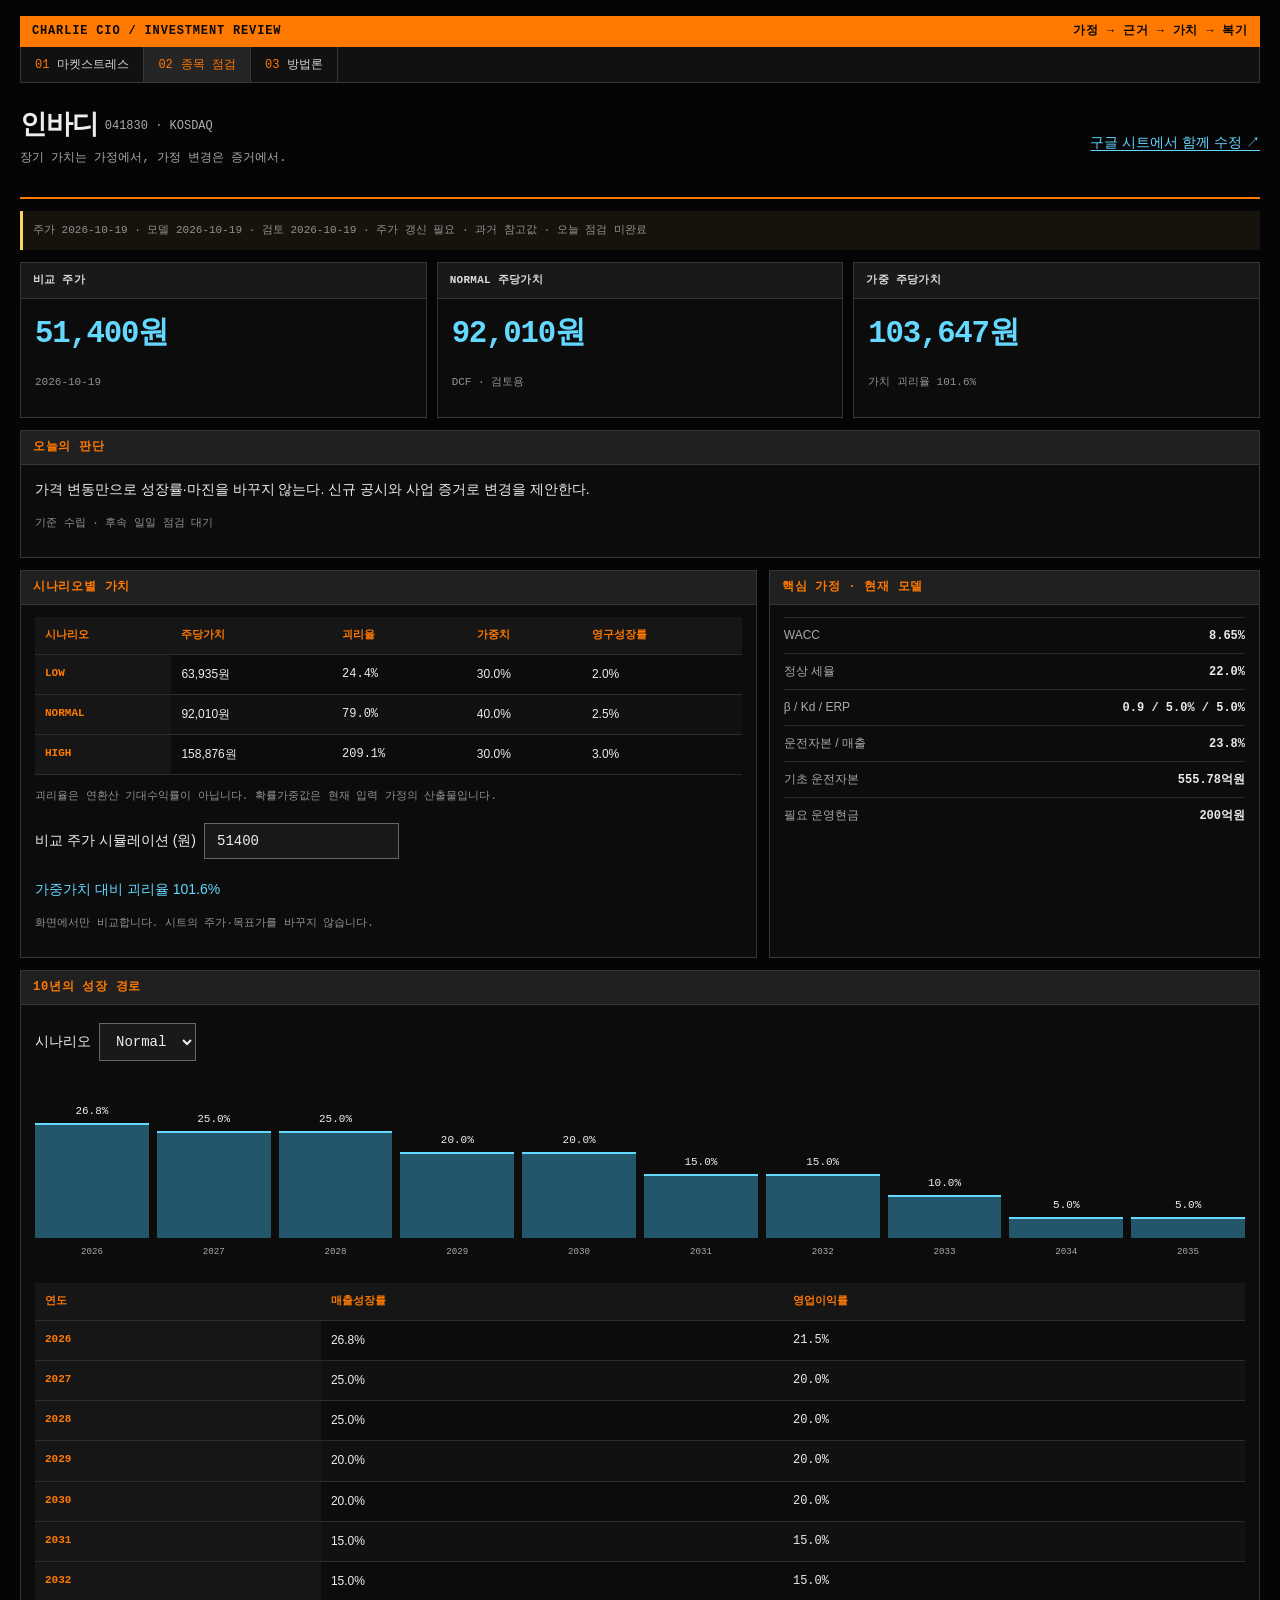
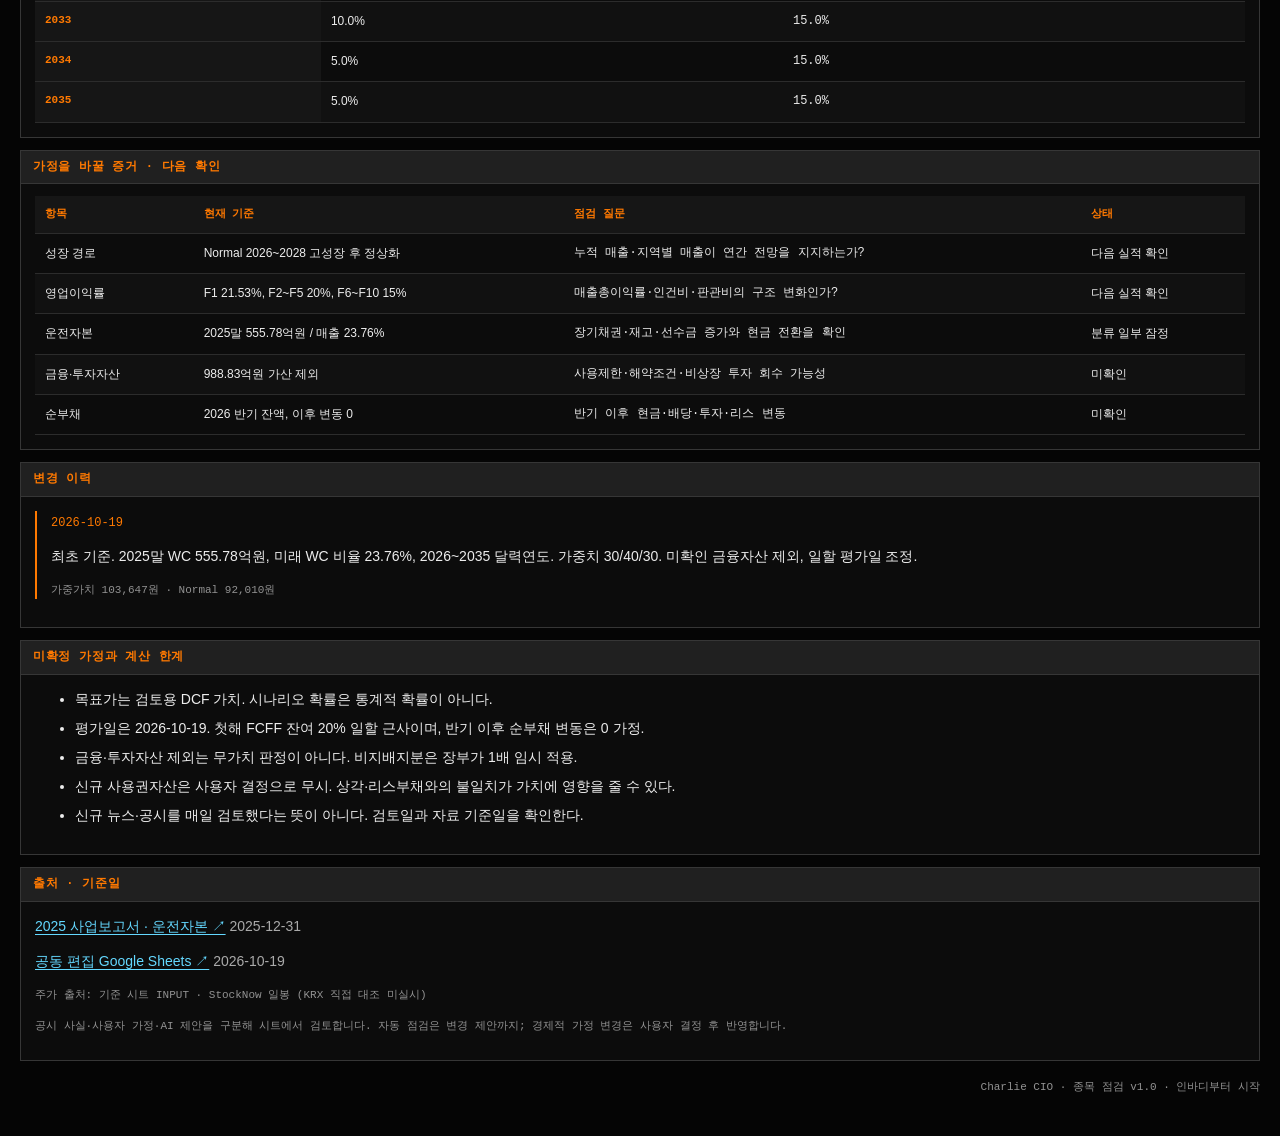
==== investments.html @ 6c3aac35 "Add InBody valuation review page and validated Sheets snapshot workflow" ====
<!doctype html><html lang="ko"><head><meta charset="utf-8"><meta name="viewport" content="width=device-width,initial-scale=1"><title>종목 점검 | Charlie CIO</title><link rel="stylesheet" href="terminal.css?v=4"><link rel="stylesheet" href="investments.css"><script src="investments.js" defer></script></head><body><main class="wrap">
<div class="terminal-bar"><span>CHARLIE CIO / INVESTMENT REVIEW</span><span>가정 → 근거 → 가치 → 복기</span></div>
<nav class="terminal-nav" aria-label="페이지"><a href="./?lang=ko"><span class="key">01</span>마켓스트레스</a><a href="investments.html" aria-current="page"><span class="key">02</span>종목 점검</a><a href="whitepaper.html?lang=ko"><span class="key">03</span>방법론</a></nav>
<div class="top"><div><h1>인바디 <span class="muted">041830 · KOSDAQ</span></h1><p class="muted">장기 가치는 가정에서, 가정 변경은 증거에서.</p></div><a id="sheet-link">구글 시트에서 함께 수정 ↗</a></div>
<p id="status" class="quality" role="status">기준 자료 불러오는 중…</p>
<div id="headline" class="grid"></div>
<section class="card section"><h2>오늘의 판단</h2><p id="decision"></p><p id="review-status" class="quality"></p></section>
<div class="review-layout"><section class="card section"><h2>시나리오별 가치</h2><div class="table-scroll"><table><thead><tr><th>시나리오</th><th>주당가치</th><th>괴리율</th><th>가중치</th><th>영구성장률</th></tr></thead><tbody id="scenarios"></tbody></table></div><p class="quality">괴리율은 연환산 기대수익률이 아닙니다. 확률가중값은 현재 입력 가정의 산출물입니다.</p><label for="price-test">비교 주가 시뮬레이션 (원)</label><input id="price-test" type="number" min="1" step="100" inputmode="numeric"><p id="price-result" aria-live="polite"></p><p class="quality">화면에서만 비교합니다. 시트의 주가·목표가를 바꾸지 않습니다.</p></section>
<section class="card section"><h2>핵심 가정 · 현재 모델</h2><div id="assumptions"></div></section></div>
<section class="card section"><h2>10년의 성장 경로</h2><label for="scenario-choice">시나리오</label><select id="scenario-choice"><option>Normal</option><option>Low</option><option>High</option></select><div id="growth-chart" class="growth-chart" aria-label="연도별 매출성장률"></div><div class="table-scroll"><table><thead><tr><th>연도</th><th>매출성장률</th><th>영업이익률</th></tr></thead><tbody id="forecast"></tbody></table></div></section>
<section class="card section"><h2>가정을 바꿀 증거 · 다음 확인</h2><div class="table-scroll"><table><thead><tr><th>항목</th><th>현재 기준</th><th>점검 질문</th><th>상태</th></tr></thead><tbody id="triggers"></tbody></table></div></section>
<section class="card section"><h2>변경 이력</h2><div id="history"></div></section>
<section class="card section"><h2>미확정 가정과 계산 한계</h2><ul id="limitations"></ul></section>
<section class="card section"><h2>출처 · 기준일</h2><div id="sources"></div><p class="quality">공시 사실·사용자 가정·AI 제안을 구분해 시트에서 검토합니다. 자동 점검은 변경 제안까지; 경제적 가정 변경은 사용자 결정 후 반영합니다.</p></section>
<footer class="version-note">Charlie CIO · 종목 점검 v1.0 · 인바디부터 시작</footer></main></body></html>
---- terminal.css ----
:root{color-scheme:dark;--bg:#050505;--panel:#0c0c0c;--line:#363636;--muted:#aaa;--text:#ededed;--orange:#ff7900;--cyan:#64d8ff;--green:#64df94;--red:#ff7474;--yellow:#f5d761;--mono:"SFMono-Regular",Consolas,"Liberation Mono",monospace}
*{box-sizing:border-box}html{scroll-padding-top:20px}body{margin:0;background:var(--bg);color:var(--text);font-family:Arial,Helvetica,sans-serif;font-size:14px;line-height:1.5}.wrap{max-width:1440px;margin:auto;padding:16px 20px 40px}a{color:var(--cyan);text-underline-offset:3px}a:hover{color:#fff}a:focus-visible{outline:2px solid var(--orange);outline-offset:4px}.muted{color:var(--muted)}
.terminal-bar{display:flex;justify-content:space-between;align-items:center;gap:16px;padding:7px 12px;background:var(--orange);color:#080808;font:700 12px/1.4 var(--mono);letter-spacing:.07em;text-transform:uppercase}.terminal-nav{display:flex;gap:0;flex-wrap:wrap;border:1px solid var(--line);border-top:0;margin-bottom:18px;background:#111}.terminal-nav a{padding:9px 14px;color:#d5d5d5;text-decoration:none;font:12px var(--mono);border-right:1px solid var(--line)}.terminal-nav a:hover,.terminal-nav a[aria-current=page]{background:#252525;color:var(--orange)}.terminal-nav .key{color:var(--orange);margin-right:8px}
.top,.row{display:flex;justify-content:space-between;gap:12px;align-items:center;flex-wrap:wrap}.top{padding:3px 0 17px;border-bottom:2px solid var(--orange)}h1{font-size:27px;letter-spacing:-.035em;margin:0;font-weight:700}h1 .muted{font:12px var(--mono);letter-spacing:0;vertical-align:middle}.top>div>.muted{font:12px/1.6 var(--mono);margin-top:5px}.grid{display:grid;grid-template-columns:repeat(3,minmax(0,1fr));gap:10px;margin-top:12px}.card{background:var(--panel);border:1px solid var(--line);border-radius:0;padding:14px}.section{margin-top:12px}.section>b,.section>h2{display:block;background:#202020;border-bottom:1px solid var(--line);margin:-14px -14px 12px;padding:8px 12px;font:700 12px/1.4 var(--mono);text-transform:uppercase;letter-spacing:.06em;color:var(--orange)}.grid .card>.row{margin:-14px -14px 12px;padding:9px 12px;border-bottom:1px solid var(--line);background:#191919;gap:8px}.grid .card>.row>.muted{font:700 11px/1.5 var(--mono);color:#ddd;text-transform:uppercase;letter-spacing:.025em}
.state,.regime{font:700 11px/1.4 var(--mono);border:1px solid currentColor;border-radius:0;padding:3px 6px;white-space:nowrap}.regime{font-size:14px;padding:8px 12px;letter-spacing:.03em}.HIGH,.WEAKENING,.YELLOW-ORANGE,.ORANGE{color:var(--orange);background:#241708}.STRONG,.LOW,.GREEN,.EASING{color:var(--green);background:#0b2013}.NEUTRAL,.MODERATE,.ELEVATED,.YELLOW{color:var(--yellow);background:#242009}.NEGATIVE,.RED{color:var(--red);background:#290f0f}.UNDETERMINED,.UNAVAILABLE{color:#c5c5c5;background:#222}.big{font:700 clamp(23px,2.4vw,34px)/1.25 var(--mono);font-variant-numeric:tabular-nums;letter-spacing:-.04em;color:var(--cyan);margin:16px 0 20px}.metric{display:flex;justify-content:space-between;align-items:baseline;gap:12px;border-top:1px solid #292929;padding:8px 0;font-size:12px}.metric span:first-child{color:var(--muted)}.metric b{font-family:var(--mono);font-variant-numeric:tabular-nums;text-align:right;color:#eaeaea;font-size:12px}.note{line-height:1.65;margin:10px 0}.quality{font:11px/1.7 var(--mono);color:#929292;margin-top:12px;overflow-wrap:anywhere}#note{font-size:14px;counter-reset:line}#note .interpretation-line{display:block;position:relative;padding-left:28px;margin-bottom:8px}#note .interpretation-line:before{counter-increment:line;content:"0" counter(line);position:absolute;left:0;top:2px;color:var(--orange);font:11px/1.6 var(--mono)}#note .interpretation-line:last-child{margin-bottom:0}#asof{font:11px var(--mono);color:var(--muted);border-top:1px solid #292929;padding-top:10px;margin-top:12px}
h2{font-size:18px;margin:0 0 12px}.table-scroll{overflow-x:auto}table{width:100%;border-collapse:collapse;text-align:left;font-size:12px}th,td{padding:10px;border-bottom:1px solid #2c2c2c;vertical-align:top}th{color:var(--orange);font:700 11px/1.5 var(--mono);text-transform:uppercase;background:#161616}td{line-height:1.6}tbody tr:nth-child(even){background:#111}tbody tr:hover{background:#1b1b1b}td:nth-child(3){white-space:nowrap;font-family:var(--mono);font-variant-numeric:tabular-nums}
/* Long-form research uses the same terminal palette with a quieter reading measure. */
.paper .wrap{max-width:1200px}.paper .nav{margin:0 0 28px;padding:10px 0;border-bottom:1px solid var(--line);font:12px var(--mono)}.paper .eyebrow{color:var(--orange);font-family:var(--mono)}.paper header h1{font-size:clamp(32px,4.8vw,50px)}.paper .subtitle{color:#bbb}.paper .meta{color:#aaa;font-family:var(--mono);font-size:12px}.paper .context{border-color:var(--line);background:#111;color:#bbb;border-radius:0;border-left:3px solid var(--orange)}.paper .layout{grid-template-columns:245px minmax(0,1fr);gap:38px}.paper .toc{font-family:var(--mono);font-size:11px}.paper .toc>nav>strong{color:var(--orange);text-transform:uppercase}.paper .toc a{color:#aaa}.paper .toc a:hover{color:var(--orange)}.paper article{font-size:16px;line-height:1.8}.paper section{border-color:var(--line);padding-top:24px}.paper h2{color:var(--orange);font-size:23px}.paper h3{color:#eee}.paper blockquote{border-color:var(--orange);background:#14110b;font-size:18px}.paper .formula{border-color:var(--line);background:#111;color:var(--cyan);border-radius:0;font:14px/1.8 var(--mono)}.paper table{font-size:13px}.paper td:nth-child(3){white-space:normal}.paper code{color:var(--cyan)}.paper footer{border-color:var(--line);color:#999}
@media(max-width:1000px){.grid{grid-template-columns:1fr}.grid .card>.row>.muted{font-size:12px}.big{font-size:30px}}@media(max-width:800px){.paper .layout{grid-template-columns:1fr}.paper .toc{border-radius:0;border-color:var(--line)}}@media(max-width:540px){.wrap{padding:10px 10px 28px}.terminal-bar{font-size:10px;padding:8px}.terminal-bar span:last-child{display:none}h1{font-size:23px}.top{align-items:flex-start}.regime{font-size:12px}.terminal-nav a{font-size:11px;padding:9px 11px}.metric{gap:8px}th,td{padding:8px}#note{font-size:13px}.paper article{font-size:15px}.paper .formula{overflow-wrap:anywhere}}
@media print{body{background:#fff;color:#111}.terminal-nav,.terminal-bar{display:none}.card{background:#fff;border-color:#bbb}.section>b,.section>h2,th{background:#eee;color:#222}.big,.metric b,.muted,.quality,#asof{color:#333}.paper .context,.paper blockquote,.paper .formula{background:#f5f5f5;color:#111;border-color:#888}.paper h2,.paper h3,.paper .subtitle,.paper .meta{color:#222}.paper tbody tr:nth-child(even){background:#fafafa}}

.version-note{margin-top:18px;color:#929292;font:11px/1.5 var(--mono);text-align:right}

.language-toggle{display:flex;gap:3px}.language-toggle button{border:1px solid #111;background:transparent;color:#111;padding:4px 9px;font:700 11px/1.4 var(--mono);cursor:pointer}.language-toggle button[aria-pressed="true"]{background:#111;color:#fff}.language-toggle button:focus-visible{outline:2px solid #fff;outline-offset:2px}.regime-overview{width:510px;max-width:100%;min-width:0}.regime-summary{display:flex;align-items:center;justify-content:space-between;margin-bottom:10px;gap:8px}#regime-caption{font:11px var(--mono);color:var(--muted)}.regime-summary .regime{font-size:12px;padding:4px 8px}.regime-scale{list-style:none;padding:0;margin:0;display:grid;grid-template-columns:repeat(5,minmax(0,1fr));gap:4px}.regime-step{position:relative;text-align:center;border:1px solid #444;border-top:4px solid var(--stage);padding:8px 2px 7px;color:#aaa;background:#101010;font:10px/1.45 var(--mono);min-width:0}.regime-step .step-label{display:block;min-height:29px;overflow-wrap:anywhere}.regime-step .step-position{display:block;font-size:10px;color:#999}.regime-step[aria-current="step"]{border:2px solid var(--stage);border-top-width:4px;background:#29190e;color:#fff;box-shadow:0 0 0 1px #000}.regime-step[aria-current="step"] .step-position{color:var(--orange);font-weight:700}.regime-axis{display:flex;justify-content:space-between;color:#aaa;font:10px/1.5 var(--mono);margin-top:6px}.scale-note{font:10px/1.5 var(--mono);color:#999;margin-top:5px}html[lang="ko"] body{word-break:keep-all}html[lang="ko"] .quality{word-break:normal}.top{align-items:center;gap:24px}@media(max-width:1050px){.regime-overview{width:100%}.top>div:first-child{width:100%}}@media(max-width:540px){.language-toggle button{padding:5px 7px}.regime-step{font-size:9px}.terminal-bar span:last-child{display:inline}.regime-scale{gap:3px}}@media print{.language-toggle{display:none}}

.term-help{display:inline-flex;align-items:center;justify-content:center;width:17px;height:17px;margin-left:6px;padding:0;border:1px solid #777;border-radius:50%;background:transparent;color:#ccc;font:700 11px/1 Arial,sans-serif;vertical-align:middle;cursor:pointer;flex-shrink:0}.term-help:hover,.term-help[aria-expanded="true"]{color:var(--orange);border-color:var(--orange);background:#241708}.term-help:focus-visible,.help-close:focus-visible{outline:2px solid var(--orange);outline-offset:3px}.term-popover{position:fixed;z-index:1000;width:min(360px,calc(100vw - 20px));max-height:calc(100vh - 20px);overflow:auto;padding:16px 18px;background:#161616;border:1px solid var(--orange);box-shadow:0 8px 32px #000b;color:#eee;font:13px/1.65 Arial,Helvetica,sans-serif;text-align:left;word-break:normal}.term-popover[hidden]{display:none}.term-popover>strong{display:block;padding-right:24px;color:var(--orange);font-size:13px;margin-bottom:10px}.term-popover p{margin:0 0 7px}.term-popover p:last-child{margin-bottom:0}.help-close{position:absolute;right:8px;top:7px;width:28px;height:28px;border:0;background:none;color:#ddd;font-size:23px;cursor:pointer}.regime-step .term-help{width:15px;height:15px;font-size:10px;margin-left:3px}@media(pointer:coarse){.term-help{width:25px;height:25px}.regime-step .term-help{width:23px;height:23px}}@media print{.term-help,.term-popover{display:none!important}}
---- investments.css ----
.review-layout{display:grid;grid-template-columns:1.5fr 1fr;gap:12px}input,select{background:#191919;color:#eee;border:1px solid #666;padding:9px 12px;font:14px var(--mono);margin:6px 8px;max-width:100%}input:focus-visible,select:focus-visible{outline:2px solid var(--orange)}.growth-chart{display:grid;grid-template-columns:repeat(10,minmax(0,1fr));gap:8px;align-items:end;min-height:180px;margin:18px 0}.growth-column{text-align:center;font:11px var(--mono);min-width:0}.growth-bar{background:#23566a;border-top:2px solid var(--cyan);margin-top:6px;min-height:2px}.growth-column small{display:block;color:var(--muted);padding:8px 0}.history-item{border-left:2px solid var(--orange);padding:0 14px;margin:14px 0}.history-item time{color:var(--orange);font:12px var(--mono)}li{margin:8px 0}#status{border-left:3px solid var(--yellow);padding:10px;background:#15130b}#sources p{overflow-wrap:anywhere}#price-result{color:var(--cyan)}@media(max-width:800px){.review-layout{grid-template-columns:1fr}.growth-chart{gap:3px}.growth-column{font-size:9px}}
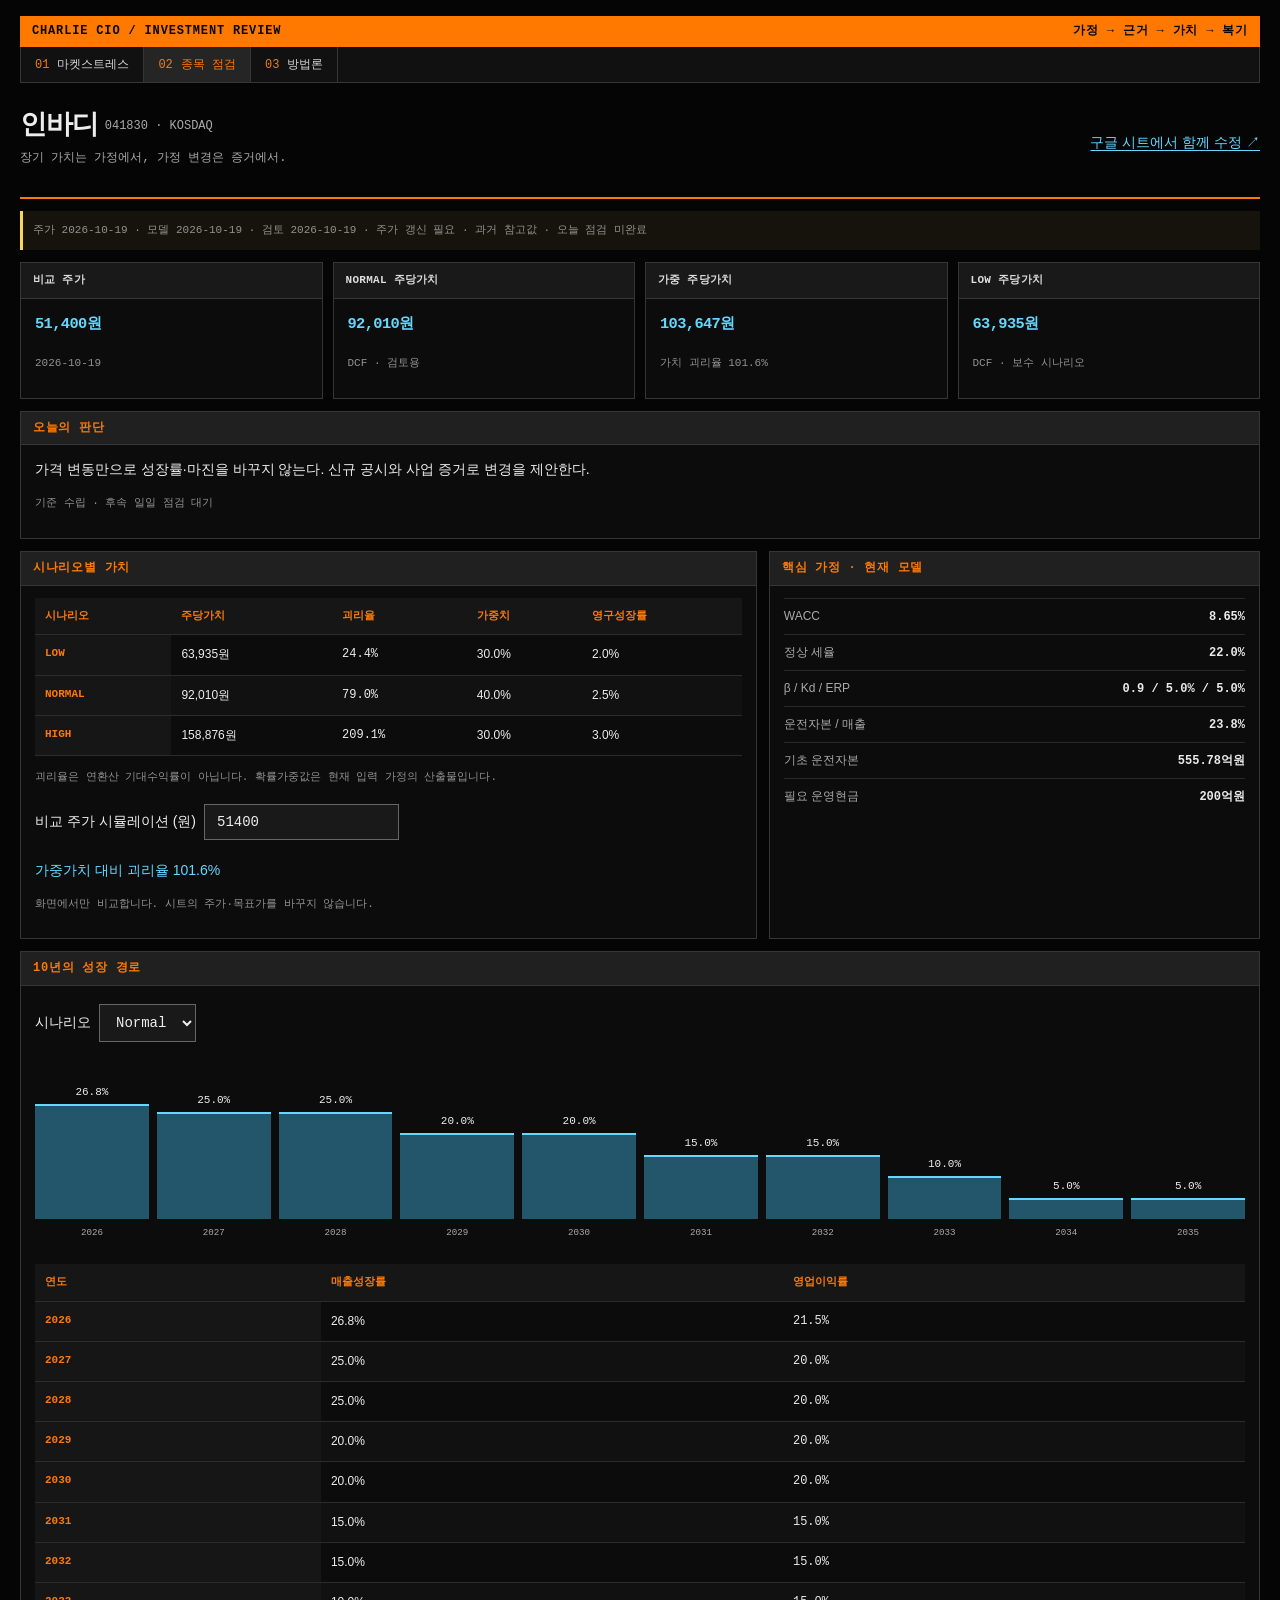
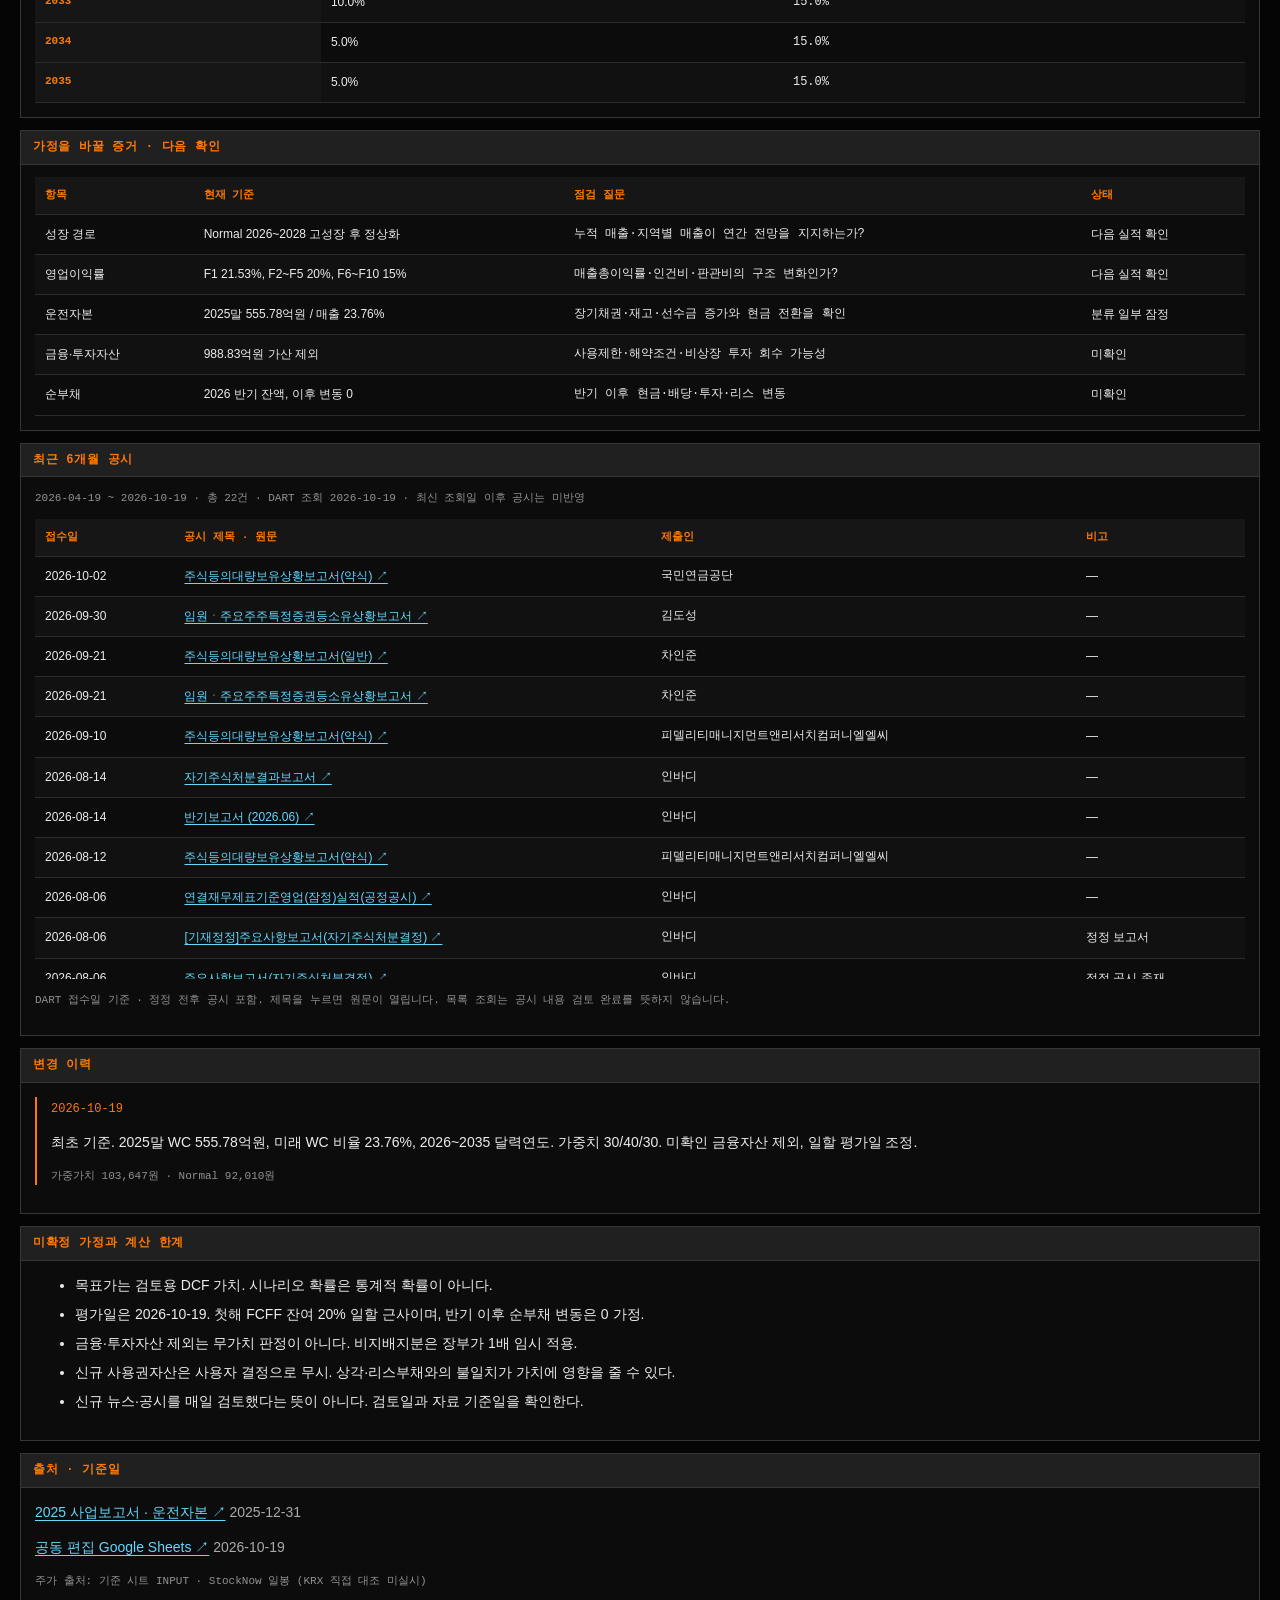
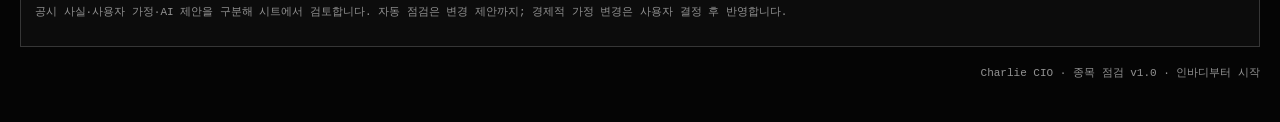
==== commit 9389432e: "Display six months of InBody DART disclosures and extend daily refresh" ====
--- a/investments.html
+++ b/investments.html
@@ -9,6 +9,7 @@
 <section class="card section"><h2>핵심 가정 · 현재 모델</h2><div id="assumptions"></div></section></div>
 <section class="card section"><h2>10년의 성장 경로</h2><label for="scenario-choice">시나리오</label><select id="scenario-choice"><option>Normal</option><option>Low</option><option>High</option></select><div id="growth-chart" class="growth-chart" aria-label="연도별 매출성장률"></div><div class="table-scroll"><table><thead><tr><th>연도</th><th>매출성장률</th><th>영업이익률</th></tr></thead><tbody id="forecast"></tbody></table></div></section>
 <section class="card section"><h2>가정을 바꿀 증거 · 다음 확인</h2><div class="table-scroll"><table><thead><tr><th>항목</th><th>현재 기준</th><th>점검 질문</th><th>상태</th></tr></thead><tbody id="triggers"></tbody></table></div></section>
+<section class="card section" aria-labelledby="disclosures-heading"><h2 id="disclosures-heading">최근 6개월 공시</h2><p id="disclosures-status" class="quality" role="status">공시 목록 불러오는 중…</p><div class="table-scroll disclosures-scroll" tabindex="0" role="region" aria-label="최근 6개월 공시 목록"><table><thead><tr><th scope="col">접수일</th><th scope="col">공시 제목 · 원문</th><th scope="col">제출인</th><th scope="col">비고</th></tr></thead><tbody id="disclosures"></tbody></table></div><p class="quality">DART 접수일 기준 · 정정 전후 공시 포함. 제목을 누르면 원문이 열립니다. 목록 조회는 공시 내용 검토 완료를 뜻하지 않습니다.</p></section>
 <section class="card section"><h2>변경 이력</h2><div id="history"></div></section>
 <section class="card section"><h2>미확정 가정과 계산 한계</h2><ul id="limitations"></ul></section>
 <section class="card section"><h2>출처 · 기준일</h2><div id="sources"></div><p class="quality">공시 사실·사용자 가정·AI 제안을 구분해 시트에서 검토합니다. 자동 점검은 변경 제안까지; 경제적 가정 변경은 사용자 결정 후 반영합니다.</p></section>
--- a/investments.css
+++ b/investments.css
@@ -1 +1,5 @@
 .review-layout{display:grid;grid-template-columns:1.5fr 1fr;gap:12px}input,select{background:#191919;color:#eee;border:1px solid #666;padding:9px 12px;font:14px var(--mono);margin:6px 8px;max-width:100%}input:focus-visible,select:focus-visible{outline:2px solid var(--orange)}.growth-chart{display:grid;grid-template-columns:repeat(10,minmax(0,1fr));gap:8px;align-items:end;min-height:180px;margin:18px 0}.growth-column{text-align:center;font:11px var(--mono);min-width:0}.growth-bar{background:#23566a;border-top:2px solid var(--cyan);margin-top:6px;min-height:2px}.growth-column small{display:block;color:var(--muted);padding:8px 0}.history-item{border-left:2px solid var(--orange);padding:0 14px;margin:14px 0}.history-item time{color:var(--orange);font:12px var(--mono)}li{margin:8px 0}#status{border-left:3px solid var(--yellow);padding:10px;background:#15130b}#sources p{overflow-wrap:anywhere}#price-result{color:var(--cyan)}@media(max-width:800px){.review-layout{grid-template-columns:1fr}.growth-chart{gap:3px}.growth-column{font-size:9px}}
+
+#headline{grid-template-columns:repeat(4,minmax(0,1fr))}#headline .big{font-size:clamp(11.5px,1.2vw,17px)}@media(max-width:1000px){#headline{grid-template-columns:repeat(2,minmax(0,1fr))}#headline .big{font-size:15px}}@media(max-width:540px){#headline{grid-template-columns:1fr}}
+
+.disclosures-scroll{max-height:460px}.disclosures-scroll th{position:sticky;top:0;z-index:1}.disclosures-scroll td:first-child{white-space:nowrap}.disclosures-scroll:focus-visible{outline:2px solid var(--orange);outline-offset:3px}
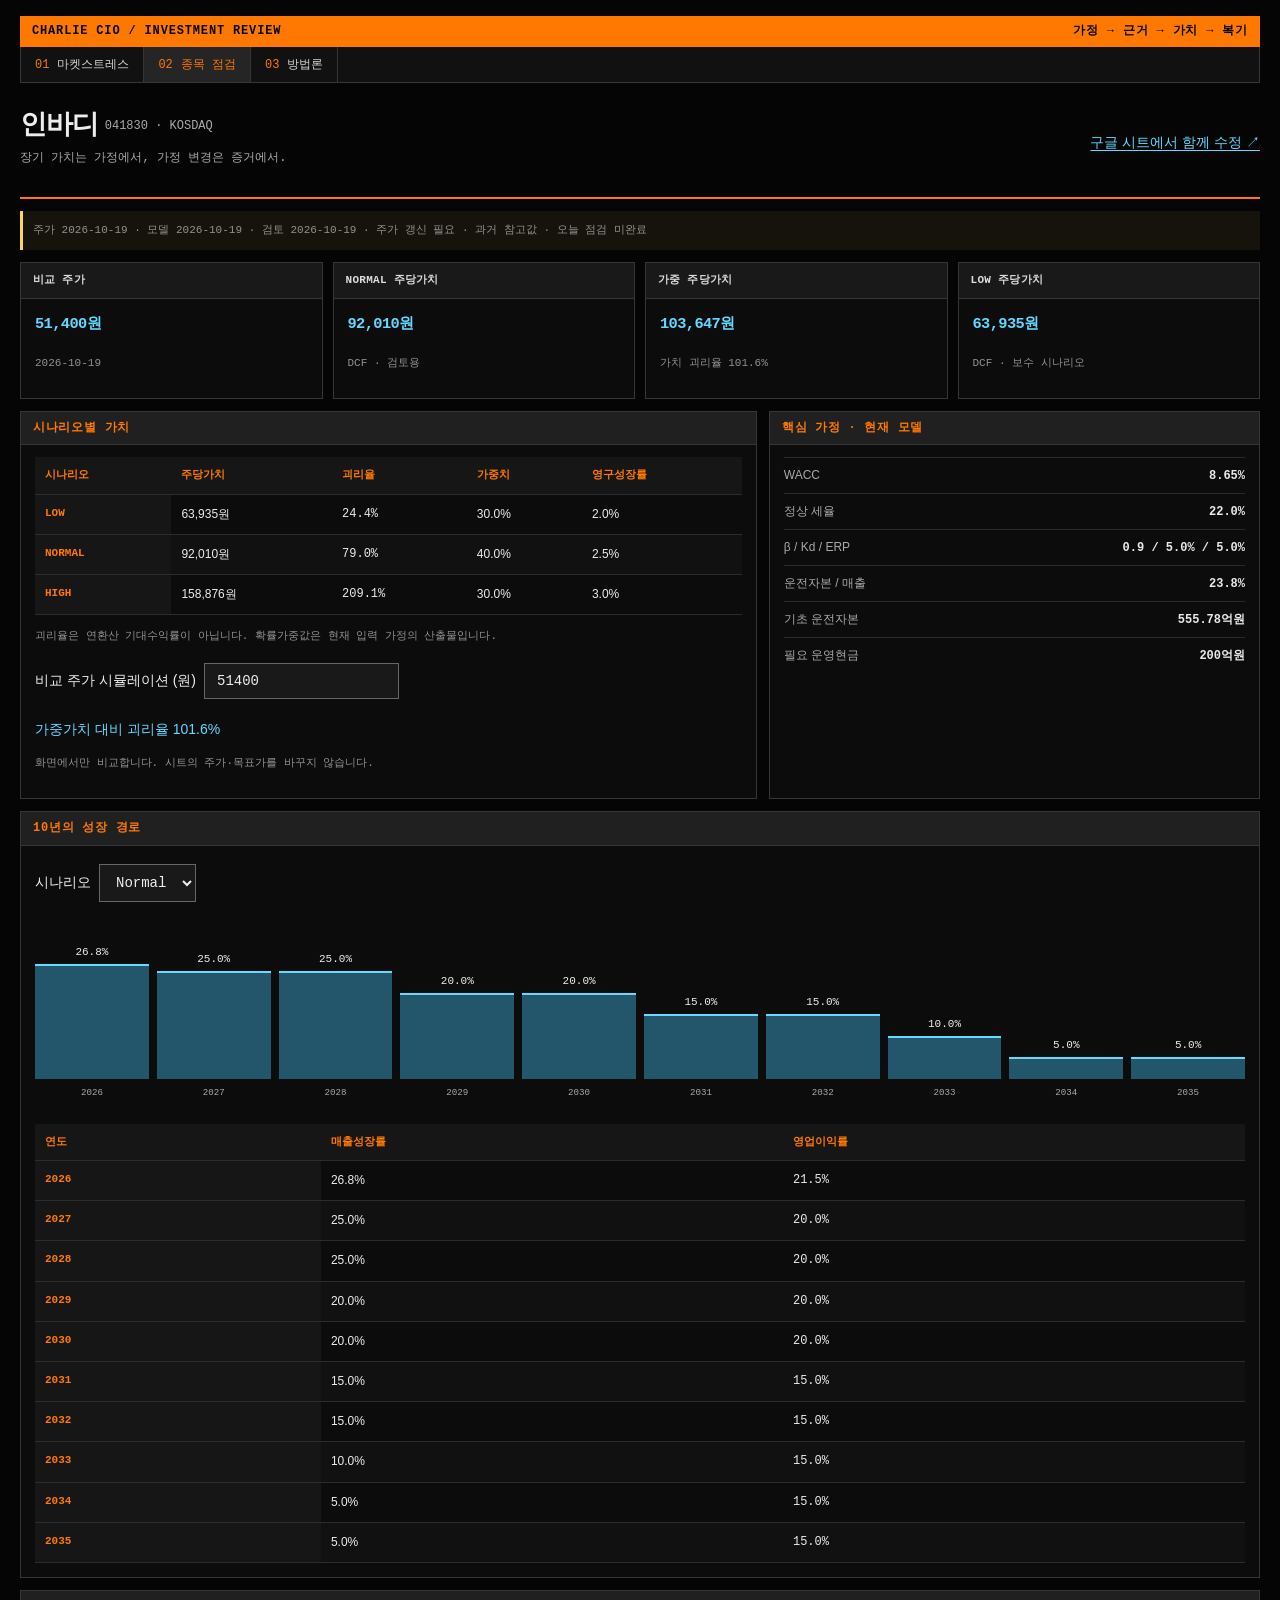
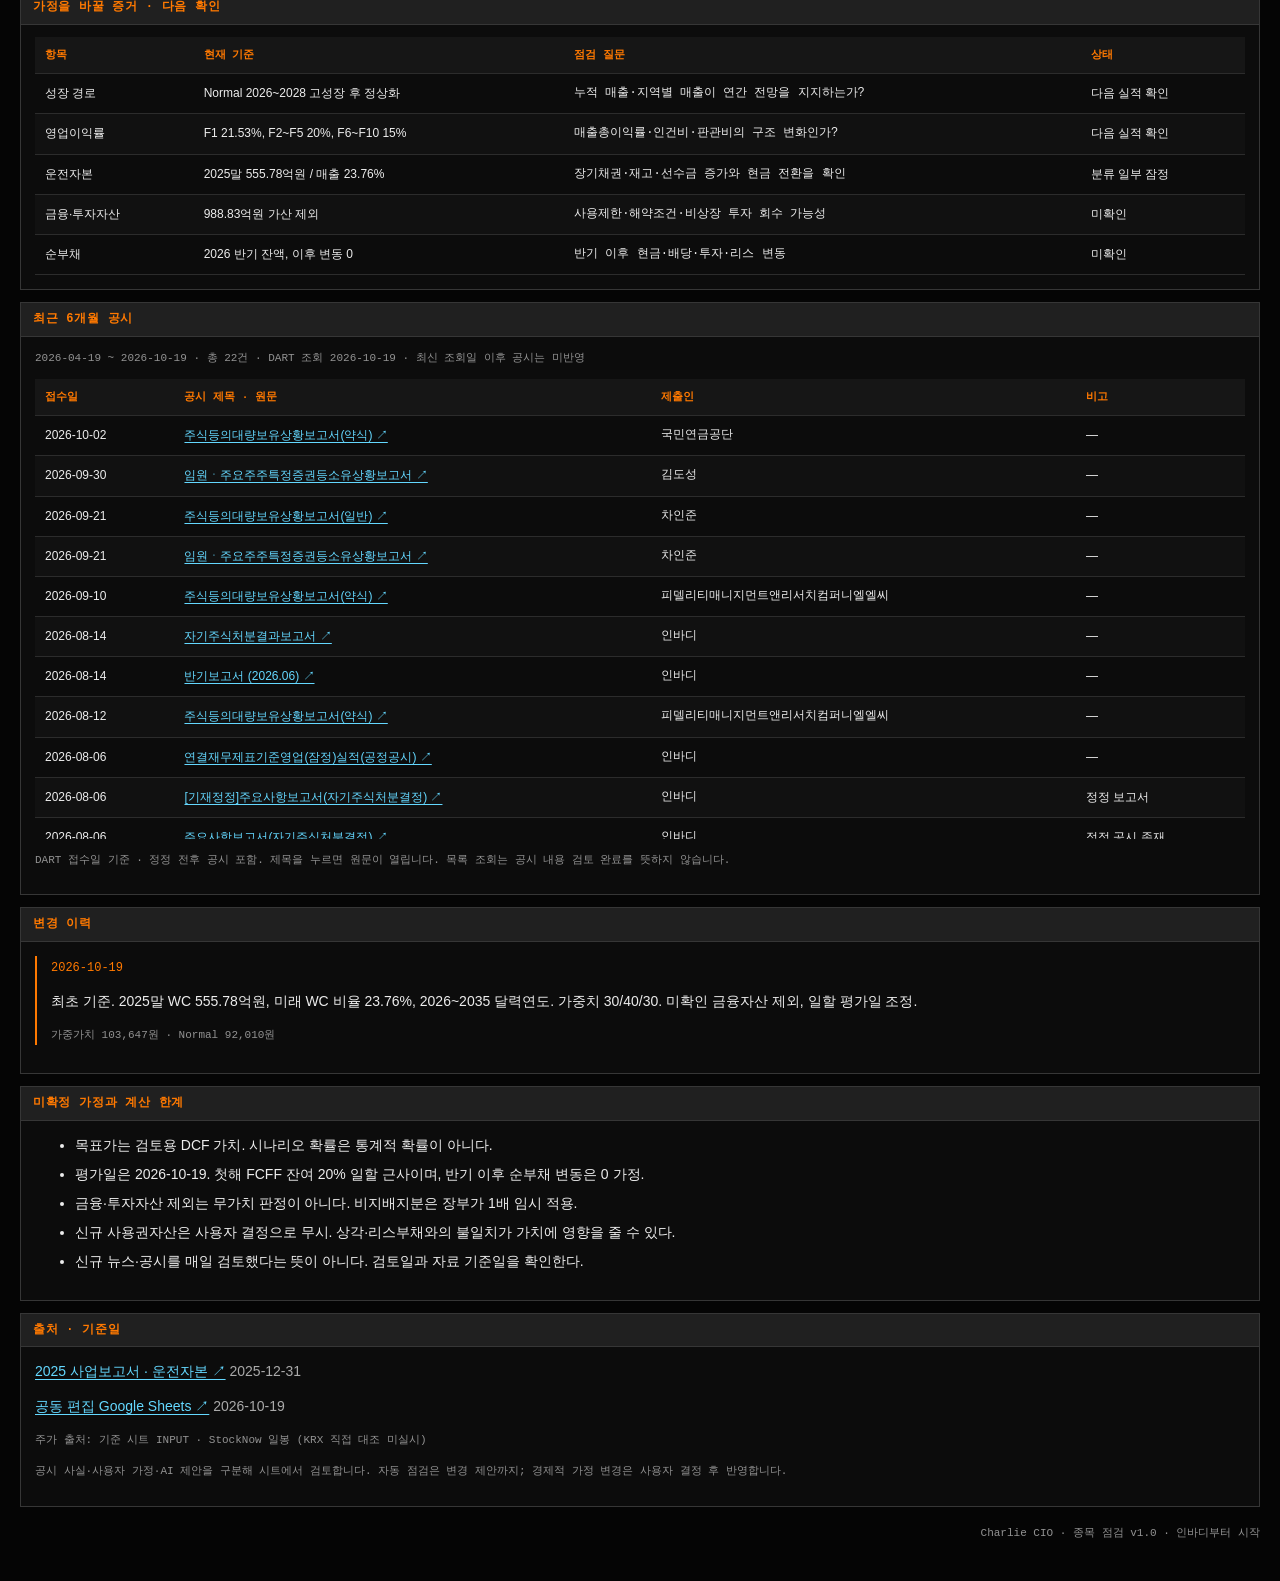
==== commit e94edd02: "Remove today judgment section from investment page" ====
--- a/investments.html
+++ b/investments.html
@@ -4,7 +4,6 @@
 <div class="top"><div><h1>인바디 <span class="muted">041830 · KOSDAQ</span></h1><p class="muted">장기 가치는 가정에서, 가정 변경은 증거에서.</p></div><a id="sheet-link">구글 시트에서 함께 수정 ↗</a></div>
 <p id="status" class="quality" role="status">기준 자료 불러오는 중…</p>
 <div id="headline" class="grid"></div>
-<section class="card section"><h2>오늘의 판단</h2><p id="decision"></p><p id="review-status" class="quality"></p></section>
 <div class="review-layout"><section class="card section"><h2>시나리오별 가치</h2><div class="table-scroll"><table><thead><tr><th>시나리오</th><th>주당가치</th><th>괴리율</th><th>가중치</th><th>영구성장률</th></tr></thead><tbody id="scenarios"></tbody></table></div><p class="quality">괴리율은 연환산 기대수익률이 아닙니다. 확률가중값은 현재 입력 가정의 산출물입니다.</p><label for="price-test">비교 주가 시뮬레이션 (원)</label><input id="price-test" type="number" min="1" step="100" inputmode="numeric"><p id="price-result" aria-live="polite"></p><p class="quality">화면에서만 비교합니다. 시트의 주가·목표가를 바꾸지 않습니다.</p></section>
 <section class="card section"><h2>핵심 가정 · 현재 모델</h2><div id="assumptions"></div></section></div>
 <section class="card section"><h2>10년의 성장 경로</h2><label for="scenario-choice">시나리오</label><select id="scenario-choice"><option>Normal</option><option>Low</option><option>High</option></select><div id="growth-chart" class="growth-chart" aria-label="연도별 매출성장률"></div><div class="table-scroll"><table><thead><tr><th>연도</th><th>매출성장률</th><th>영업이익률</th></tr></thead><tbody id="forecast"></tbody></table></div></section>
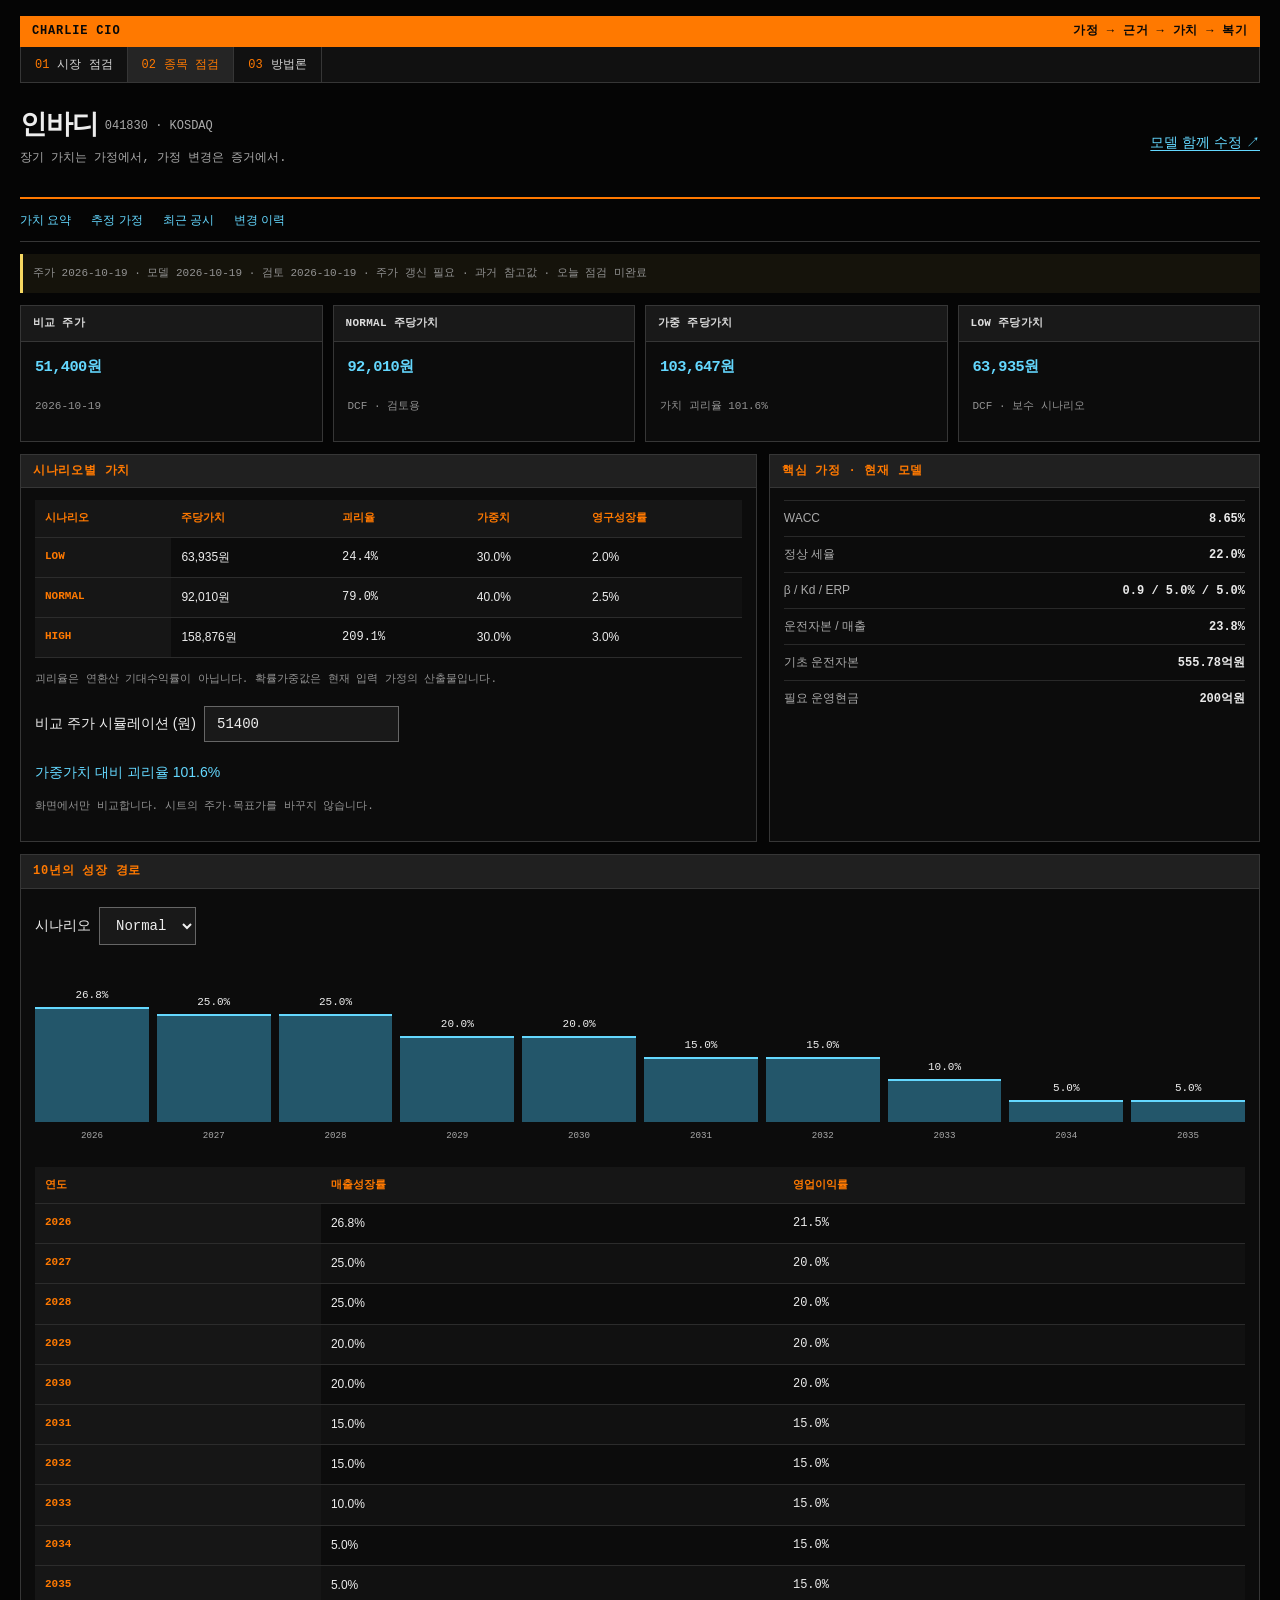
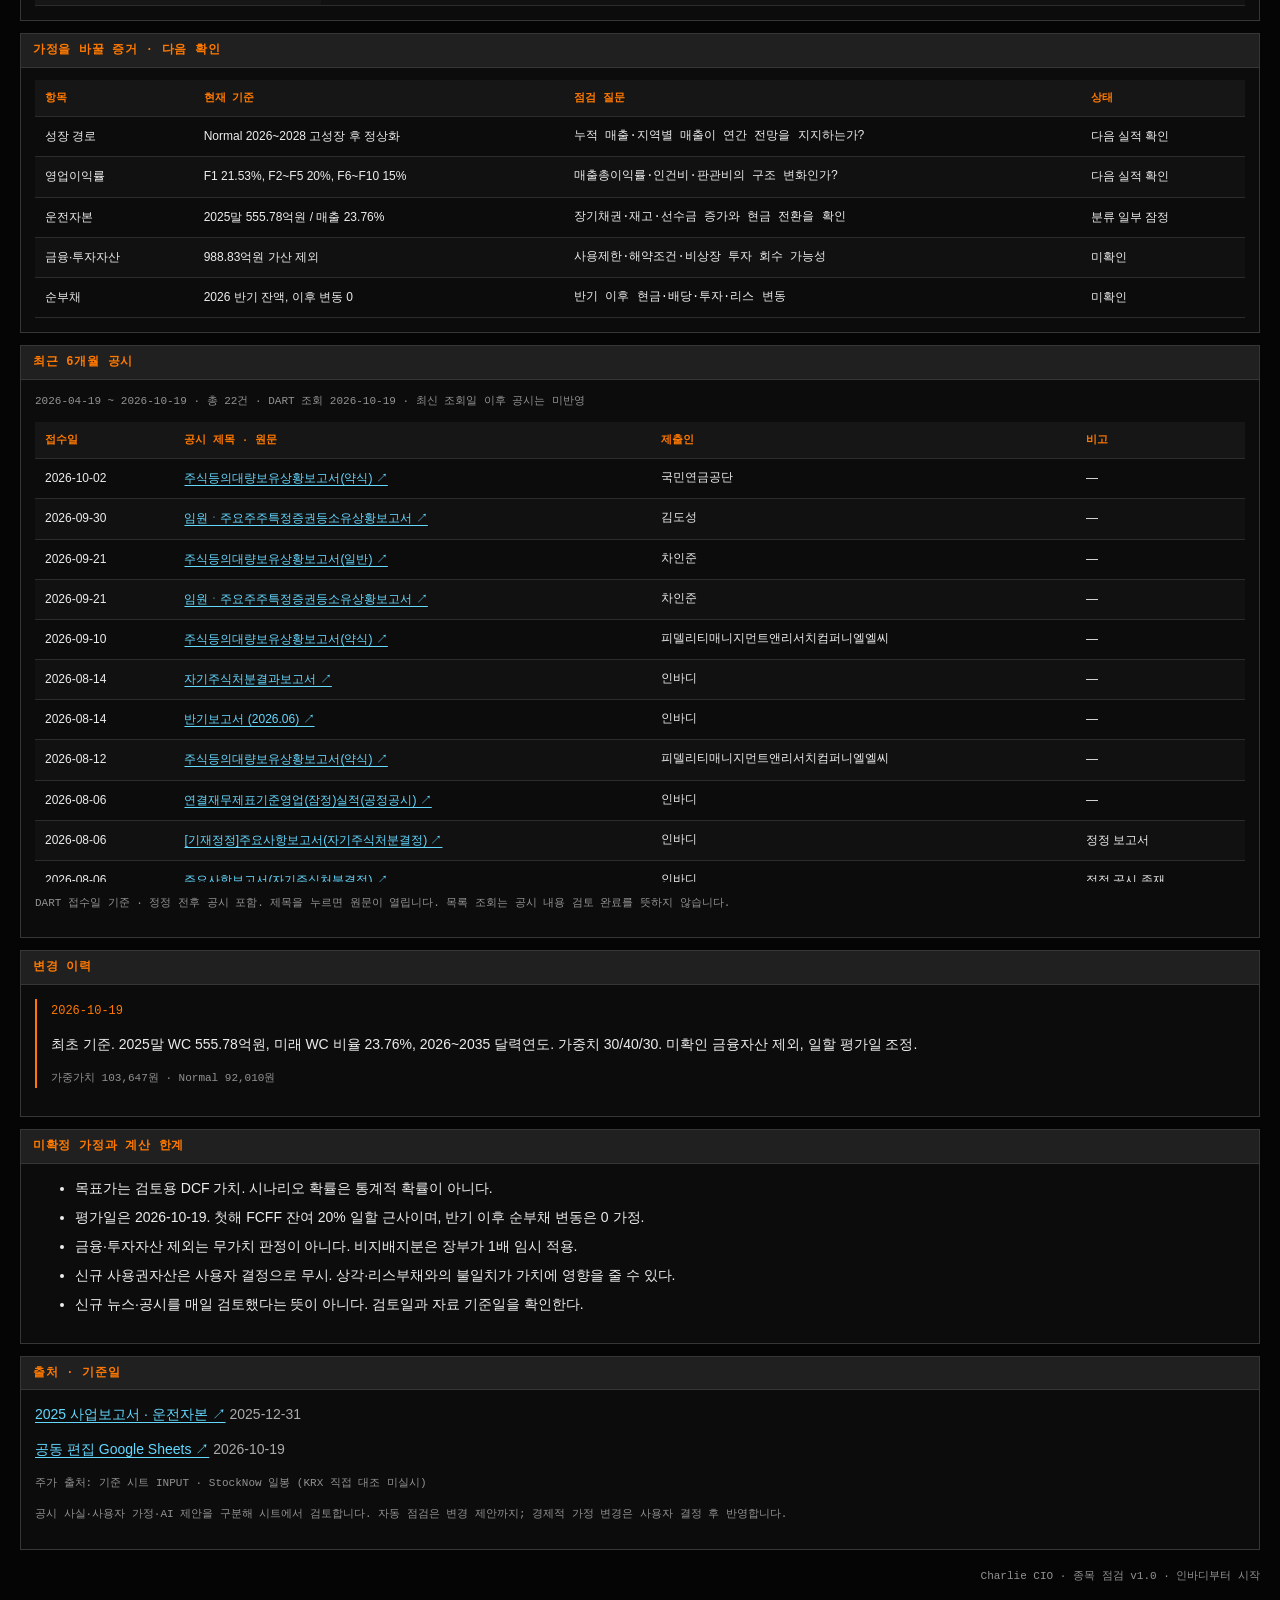
==== commit 03376088: "Organize Charlie CIO navigation and add investment section links" ====
--- a/investments.html
+++ b/investments.html
@@ -1,15 +1,16 @@
-<!doctype html><html lang="ko"><head><meta charset="utf-8"><meta name="viewport" content="width=device-width,initial-scale=1"><title>종목 점검 | Charlie CIO</title><link rel="stylesheet" href="terminal.css?v=4"><link rel="stylesheet" href="investments.css"><script src="investments.js" defer></script></head><body><main class="wrap">
-<div class="terminal-bar"><span>CHARLIE CIO / INVESTMENT REVIEW</span><span>가정 → 근거 → 가치 → 복기</span></div>
-<nav class="terminal-nav" aria-label="페이지"><a href="./?lang=ko"><span class="key">01</span>마켓스트레스</a><a href="investments.html" aria-current="page"><span class="key">02</span>종목 점검</a><a href="whitepaper.html?lang=ko"><span class="key">03</span>방법론</a></nav>
-<div class="top"><div><h1>인바디 <span class="muted">041830 · KOSDAQ</span></h1><p class="muted">장기 가치는 가정에서, 가정 변경은 증거에서.</p></div><a id="sheet-link">구글 시트에서 함께 수정 ↗</a></div>
+<!doctype html><html lang="ko"><head><meta charset="utf-8"><meta name="viewport" content="width=device-width,initial-scale=1"><title>종목 점검 | Charlie CIO</title><link rel="stylesheet" href="terminal.css?v=5"><link rel="stylesheet" href="investments.css"><script src="investments.js" defer></script></head><body><main class="wrap">
+<div class="terminal-bar"><span>CHARLIE CIO</span><span>가정 → 근거 → 가치 → 복기</span></div>
+<nav class="terminal-nav" aria-label="Charlie CIO"><a href="./?lang=ko"><span class="key">01</span>시장 점검</a><a href="investments.html" aria-current="page"><span class="key">02</span>종목 점검</a><a href="methodology.html"><span class="key">03</span>방법론</a></nav>
+<div class="top"><div><h1>인바디 <span class="muted">041830 · KOSDAQ</span></h1><p class="muted">장기 가치는 가정에서, 가정 변경은 증거에서.</p></div><a id="sheet-link">모델 함께 수정 ↗</a></div>
+<nav class="section-nav" aria-label="인바디 상세 이동"><a href="#headline">가치 요약</a><a href="#assumptions-heading">추정 가정</a><a href="#disclosures-heading">최근 공시</a><a href="#history-heading">변경 이력</a></nav>
 <p id="status" class="quality" role="status">기준 자료 불러오는 중…</p>
-<div id="headline" class="grid"></div>
+<div id="headline" class="grid" tabindex="-1"></div>
 <div class="review-layout"><section class="card section"><h2>시나리오별 가치</h2><div class="table-scroll"><table><thead><tr><th>시나리오</th><th>주당가치</th><th>괴리율</th><th>가중치</th><th>영구성장률</th></tr></thead><tbody id="scenarios"></tbody></table></div><p class="quality">괴리율은 연환산 기대수익률이 아닙니다. 확률가중값은 현재 입력 가정의 산출물입니다.</p><label for="price-test">비교 주가 시뮬레이션 (원)</label><input id="price-test" type="number" min="1" step="100" inputmode="numeric"><p id="price-result" aria-live="polite"></p><p class="quality">화면에서만 비교합니다. 시트의 주가·목표가를 바꾸지 않습니다.</p></section>
-<section class="card section"><h2>핵심 가정 · 현재 모델</h2><div id="assumptions"></div></section></div>
+<section class="card section"><h2 id="assumptions-heading" tabindex="-1">핵심 가정 · 현재 모델</h2><div id="assumptions"></div></section></div>
 <section class="card section"><h2>10년의 성장 경로</h2><label for="scenario-choice">시나리오</label><select id="scenario-choice"><option>Normal</option><option>Low</option><option>High</option></select><div id="growth-chart" class="growth-chart" aria-label="연도별 매출성장률"></div><div class="table-scroll"><table><thead><tr><th>연도</th><th>매출성장률</th><th>영업이익률</th></tr></thead><tbody id="forecast"></tbody></table></div></section>
 <section class="card section"><h2>가정을 바꿀 증거 · 다음 확인</h2><div class="table-scroll"><table><thead><tr><th>항목</th><th>현재 기준</th><th>점검 질문</th><th>상태</th></tr></thead><tbody id="triggers"></tbody></table></div></section>
-<section class="card section" aria-labelledby="disclosures-heading"><h2 id="disclosures-heading">최근 6개월 공시</h2><p id="disclosures-status" class="quality" role="status">공시 목록 불러오는 중…</p><div class="table-scroll disclosures-scroll" tabindex="0" role="region" aria-label="최근 6개월 공시 목록"><table><thead><tr><th scope="col">접수일</th><th scope="col">공시 제목 · 원문</th><th scope="col">제출인</th><th scope="col">비고</th></tr></thead><tbody id="disclosures"></tbody></table></div><p class="quality">DART 접수일 기준 · 정정 전후 공시 포함. 제목을 누르면 원문이 열립니다. 목록 조회는 공시 내용 검토 완료를 뜻하지 않습니다.</p></section>
-<section class="card section"><h2>변경 이력</h2><div id="history"></div></section>
-<section class="card section"><h2>미확정 가정과 계산 한계</h2><ul id="limitations"></ul></section>
+<section class="card section" aria-labelledby="disclosures-heading"><h2 id="disclosures-heading" tabindex="-1">최근 6개월 공시</h2><p id="disclosures-status" class="quality" role="status">공시 목록 불러오는 중…</p><div class="table-scroll disclosures-scroll" tabindex="0" role="region" aria-label="최근 6개월 공시 목록"><table><thead><tr><th scope="col">접수일</th><th scope="col">공시 제목 · 원문</th><th scope="col">제출인</th><th scope="col">비고</th></tr></thead><tbody id="disclosures"></tbody></table></div><p class="quality">DART 접수일 기준 · 정정 전후 공시 포함. 제목을 누르면 원문이 열립니다. 목록 조회는 공시 내용 검토 완료를 뜻하지 않습니다.</p></section>
+<section class="card section"><h2 id="history-heading" tabindex="-1">변경 이력</h2><div id="history"></div></section>
+<section class="card section"><h2 id="limitations-heading">미확정 가정과 계산 한계</h2><ul id="limitations"></ul></section>
 <section class="card section"><h2>출처 · 기준일</h2><div id="sources"></div><p class="quality">공시 사실·사용자 가정·AI 제안을 구분해 시트에서 검토합니다. 자동 점검은 변경 제안까지; 경제적 가정 변경은 사용자 결정 후 반영합니다.</p></section>
 <footer class="version-note">Charlie CIO · 종목 점검 v1.0 · 인바디부터 시작</footer></main></body></html>
--- a/terminal.css
+++ b/terminal.css
@@ -14,3 +14,5 @@
 .language-toggle{display:flex;gap:3px}.language-toggle button{border:1px solid #111;background:transparent;color:#111;padding:4px 9px;font:700 11px/1.4 var(--mono);cursor:pointer}.language-toggle button[aria-pressed="true"]{background:#111;color:#fff}.language-toggle button:focus-visible{outline:2px solid #fff;outline-offset:2px}.regime-overview{width:510px;max-width:100%;min-width:0}.regime-summary{display:flex;align-items:center;justify-content:space-between;margin-bottom:10px;gap:8px}#regime-caption{font:11px var(--mono);color:var(--muted)}.regime-summary .regime{font-size:12px;padding:4px 8px}.regime-scale{list-style:none;padding:0;margin:0;display:grid;grid-template-columns:repeat(5,minmax(0,1fr));gap:4px}.regime-step{position:relative;text-align:center;border:1px solid #444;border-top:4px solid var(--stage);padding:8px 2px 7px;color:#aaa;background:#101010;font:10px/1.45 var(--mono);min-width:0}.regime-step .step-label{display:block;min-height:29px;overflow-wrap:anywhere}.regime-step .step-position{display:block;font-size:10px;color:#999}.regime-step[aria-current="step"]{border:2px solid var(--stage);border-top-width:4px;background:#29190e;color:#fff;box-shadow:0 0 0 1px #000}.regime-step[aria-current="step"] .step-position{color:var(--orange);font-weight:700}.regime-axis{display:flex;justify-content:space-between;color:#aaa;font:10px/1.5 var(--mono);margin-top:6px}.scale-note{font:10px/1.5 var(--mono);color:#999;margin-top:5px}html[lang="ko"] body{word-break:keep-all}html[lang="ko"] .quality{word-break:normal}.top{align-items:center;gap:24px}@media(max-width:1050px){.regime-overview{width:100%}.top>div:first-child{width:100%}}@media(max-width:540px){.language-toggle button{padding:5px 7px}.regime-step{font-size:9px}.terminal-bar span:last-child{display:inline}.regime-scale{gap:3px}}@media print{.language-toggle{display:none}}
 
 .term-help{display:inline-flex;align-items:center;justify-content:center;width:17px;height:17px;margin-left:6px;padding:0;border:1px solid #777;border-radius:50%;background:transparent;color:#ccc;font:700 11px/1 Arial,sans-serif;vertical-align:middle;cursor:pointer;flex-shrink:0}.term-help:hover,.term-help[aria-expanded="true"]{color:var(--orange);border-color:var(--orange);background:#241708}.term-help:focus-visible,.help-close:focus-visible{outline:2px solid var(--orange);outline-offset:3px}.term-popover{position:fixed;z-index:1000;width:min(360px,calc(100vw - 20px));max-height:calc(100vh - 20px);overflow:auto;padding:16px 18px;background:#161616;border:1px solid var(--orange);box-shadow:0 8px 32px #000b;color:#eee;font:13px/1.65 Arial,Helvetica,sans-serif;text-align:left;word-break:normal}.term-popover[hidden]{display:none}.term-popover>strong{display:block;padding-right:24px;color:var(--orange);font-size:13px;margin-bottom:10px}.term-popover p{margin:0 0 7px}.term-popover p:last-child{margin-bottom:0}.help-close{position:absolute;right:8px;top:7px;width:28px;height:28px;border:0;background:none;color:#ddd;font-size:23px;cursor:pointer}.regime-step .term-help{width:15px;height:15px;font-size:10px;margin-left:3px}@media(pointer:coarse){.term-help{width:25px;height:25px}.regime-step .term-help{width:23px;height:23px}}@media print{.term-help,.term-popover{display:none!important}}
+
+.section-nav{display:flex;flex-wrap:wrap;gap:6px 20px;padding:12px 0;border-bottom:1px solid var(--line);margin-bottom:12px}.section-nav a{font-size:12px;text-decoration:none}.section-nav a:hover{text-decoration:underline}[id]{scroll-margin-top:24px}.method-links{display:grid;grid-template-columns:repeat(2,minmax(0,1fr));gap:12px}.method-links h2{font-size:18px;color:var(--orange)}@media(max-width:700px){.method-links{grid-template-columns:1fr}}
